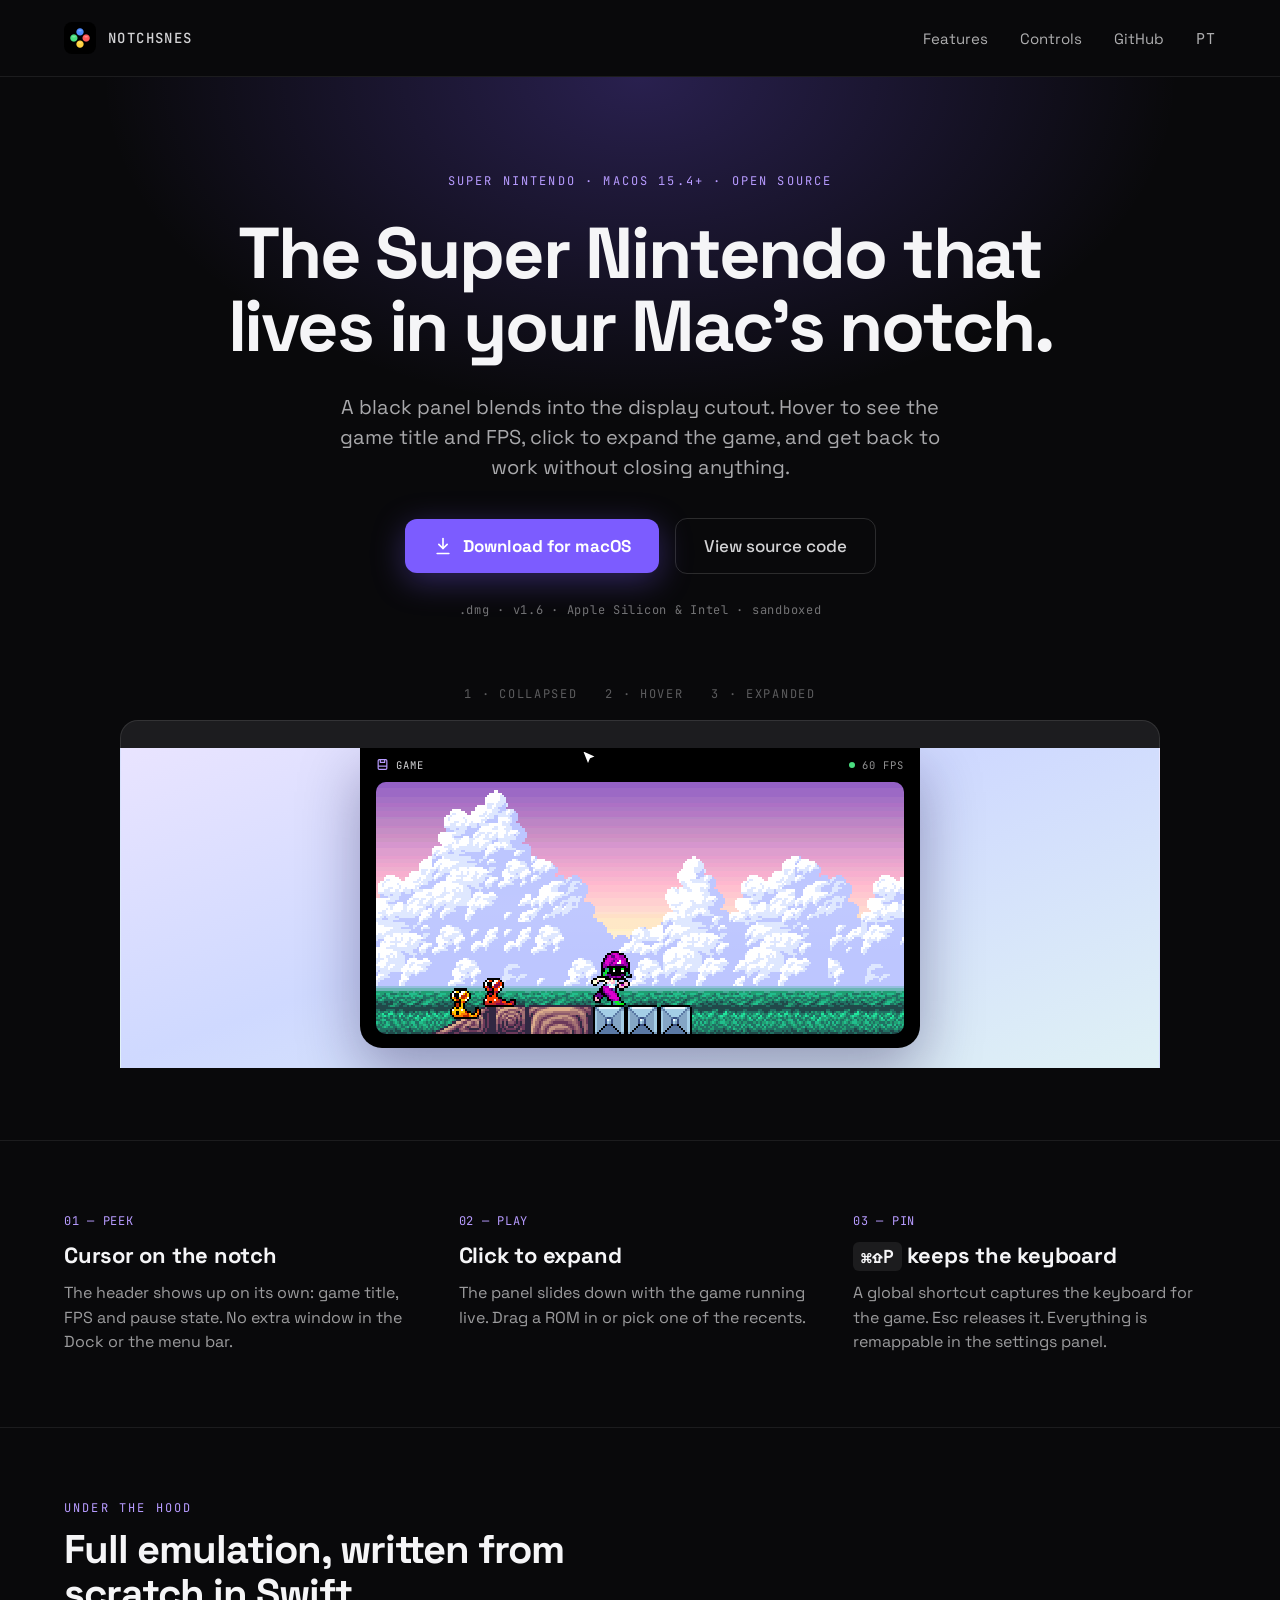
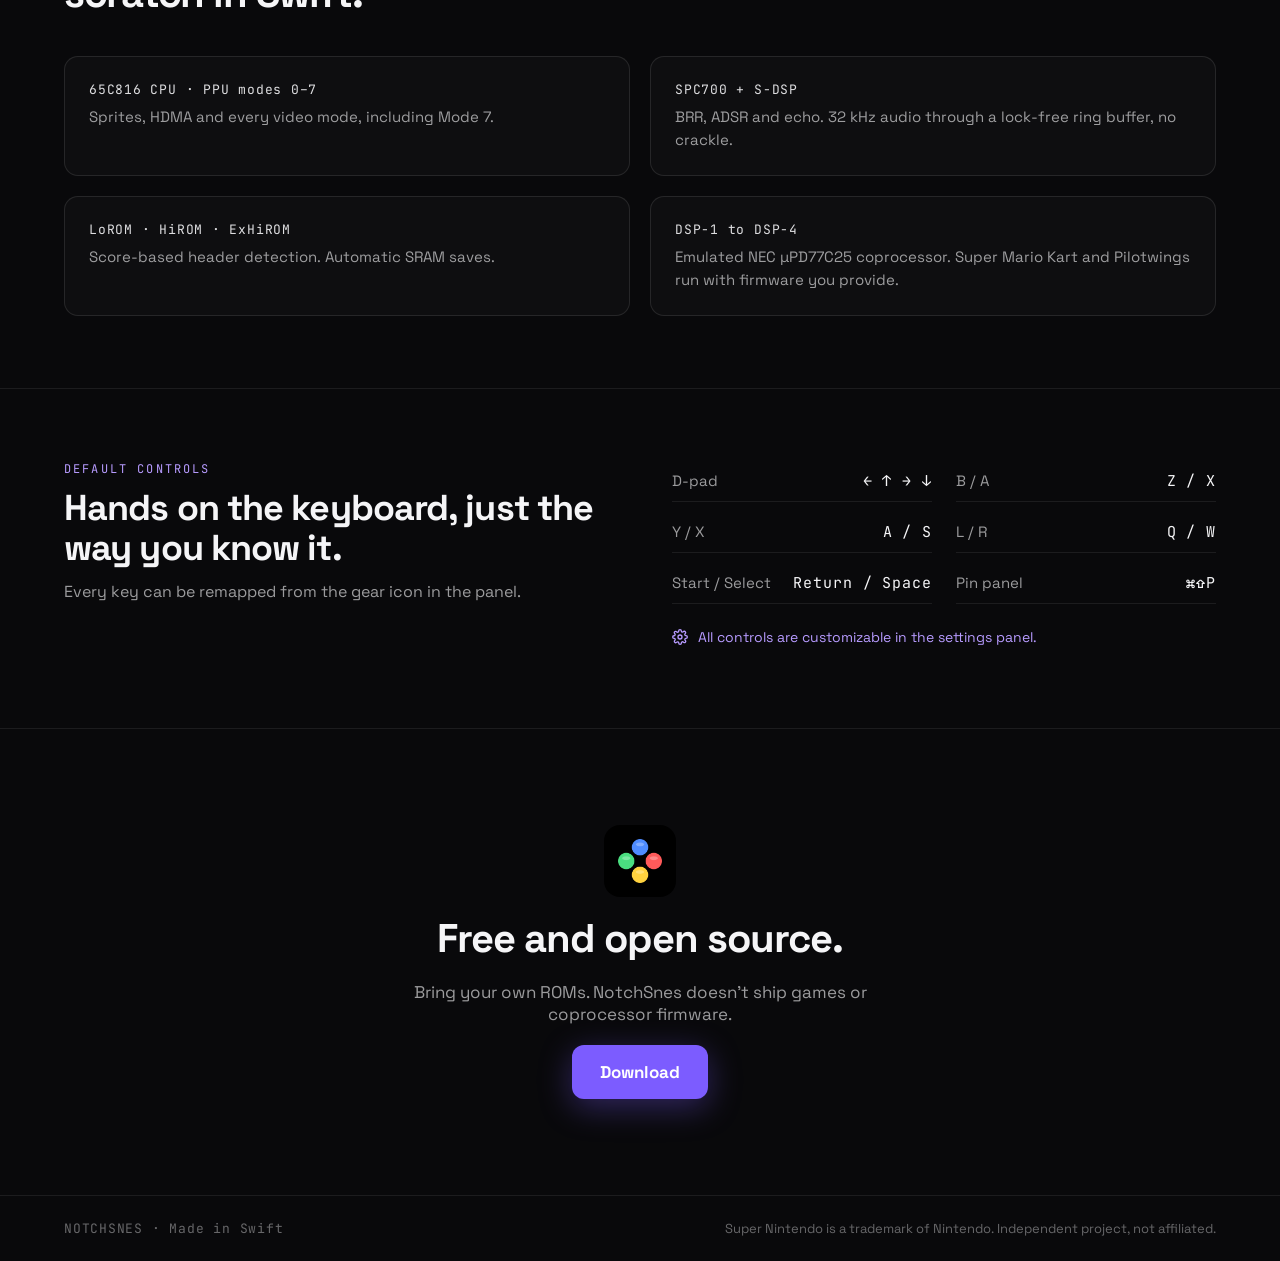
==== docs/en/index.html @ 4baeab1e "Site: versão em inglês em /en/ com seletor de idioma e hreflang CSS extraído para style.css comparti" ====
<!doctype html>
<html lang="en">
<head>
<meta charset="utf-8">
<meta name="viewport" content="width=device-width, initial-scale=1">
<title>NotchSnes — the Super Nintendo that lives in your Mac's notch</title>
<meta name="description" content="Super Nintendo emulator for macOS that lives in the MacBook notch. Free and open source.">
<meta property="og:title" content="NotchSnes">
<meta property="og:description" content="The Super Nintendo that lives in your Mac's notch.">
<meta property="og:image" content="https://aricarmo.github.io/SwiftSnes/icon.png">
<link rel="icon" href="../favicon.png">
<link rel="canonical" href="https://aricarmo.github.io/SwiftSnes/en/">
<link rel="alternate" hreflang="pt-BR" href="https://aricarmo.github.io/SwiftSnes/">
<link rel="alternate" hreflang="en" href="https://aricarmo.github.io/SwiftSnes/en/">
<link rel="alternate" hreflang="x-default" href="https://aricarmo.github.io/SwiftSnes/">
<link rel="preconnect" href="https://fonts.googleapis.com">
<link rel="stylesheet" href="https://fonts.googleapis.com/css2?family=Space+Grotesk:wght@500;700&family=JetBrains+Mono:wght@400;500&display=swap">
<link rel="stylesheet" href="../style.css">
</head>
<body>

<nav><div class="wrap">
  <a class="brand mono" href="#"><img src="../icon.png" alt="">NOTCHSNES</a>
  <ul>
    <li><a href="#features">Features</a></li>
    <li><a href="#controls">Controls</a></li>
    <li><a href="https://github.com/aricarmo/SwiftSnes">GitHub</a></li>
    <li><a href="../" lang="pt-BR" hreflang="pt-BR" class="mono">PT</a></li>
  </ul>
</div></nav>

<header class="hero"><div class="wrap">
  <span class="eyebrow mono">Super Nintendo · macOS 15.4+ · Open source</span>
  <h1>The Super Nintendo that lives in your Mac's notch.</h1>
  <p class="lead">A black panel blends into the display cutout. Hover to see the game title and FPS, click to expand the game, and get back to work without closing anything.</p>
  <div class="actions">
    <a class="btn btn-primary" href="https://github.com/aricarmo/SwiftSnes/releases/latest/download/NotchSnes.dmg">
      <svg width="20" height="20" viewBox="0 0 24 24" fill="none" stroke="currentColor" stroke-width="2" stroke-linecap="round" stroke-linejoin="round"><path d="M12 3v12"/><path d="m7 10 5 5 5-5"/><path d="M5 21h14"/></svg>
      Download for macOS
    </a>
    <a class="btn btn-ghost" href="https://github.com/aricarmo/SwiftSnes">View source code</a>
  </div>
  <span class="meta mono">.dmg · v1.6 · Apple Silicon &amp; Intel · sandboxed</span>

  <div class="demo" aria-hidden="true">
    <div class="tags mono"><span class="tag-a">1 · COLLAPSED</span><span class="tag-b">2 · HOVER</span><span class="tag-c">3 · EXPANDED</span></div>
    <div style="width:100%">
      <div class="lid"></div>
      <div class="screen">
        <div class="panel">
          <div class="head mono">
            <div><svg width="13" height="13" viewBox="0 0 24 24" fill="none" stroke="#b79bff" stroke-width="2.2" stroke-linejoin="round"><rect x="4" y="3" width="16" height="18" rx="2"/><path d="M8 3v5h8V3"/><path d="M4 15h16"/></svg><span style="color:rgba(245,245,247,.86)">GAME</span></div>
            <div><span class="dot"></span><span style="color:rgba(245,245,247,.6)">60 FPS</span></div>
          </div>
          <div class="game"><img src="../screenshot.png" alt=""><div class="scan"></div></div>
        </div>
        <svg class="cursor" width="18" height="22" viewBox="0 0 18 22" fill="none"><path d="M2 2l6 15 2.5-6 6-2.5L2 2z" fill="#fff" stroke="#000" stroke-width="1.5" stroke-linejoin="round"/></svg>
      </div>
    </div>
  </div>
</div></header>

<section><div class="wrap steps">
  <div><span class="eyebrow mono">01 — PEEK</span><h3>Cursor on the notch</h3><p>The header shows up on its own: game title, FPS and pause state. No extra window in the Dock or the menu bar.</p></div>
  <div><span class="eyebrow mono">02 — PLAY</span><h3>Click to expand</h3><p>The panel slides down with the game running live. Drag a ROM in or pick one of the recents.</p></div>
  <div><span class="eyebrow mono">03 — PIN</span><h3><kbd>⌘⇧P</kbd> keeps the keyboard</h3><p>A global shortcut captures the keyboard for the game. Esc releases it. Everything is remappable in the settings panel.</p></div>
</div></section>

<section class="features" id="features"><div class="wrap">
  <div class="intro"><span class="eyebrow mono">Under the hood</span><h2>Full emulation, written from scratch in Swift.</h2></div>
  <div class="cards">
    <div class="card"><span class="mono">65C816 CPU · PPU modes 0–7</span><p>Sprites, HDMA and every video mode, including Mode 7.</p></div>
    <div class="card"><span class="mono">SPC700 + S-DSP</span><p>BRR, ADSR and echo. 32 kHz audio through a lock-free ring buffer, no crackle.</p></div>
    <div class="card"><span class="mono">LoROM · HiROM · ExHiROM</span><p>Score-based header detection. Automatic SRAM saves.</p></div>
    <div class="card"><span class="mono">DSP-1 to DSP-4</span><p>Emulated NEC µPD77C25 coprocessor. Super Mario Kart and Pilotwings run with firmware you provide.</p></div>
  </div>
</div></section>

<section class="controls" id="controls"><div class="wrap">
  <div class="intro"><span class="eyebrow mono">Default controls</span><h2>Hands on the keyboard, just the way you know it.</h2><p class="muted">Every key can be remapped from the gear icon in the panel.</p></div>
  <div class="keys">
    <div><span>D-pad</span><span class="mono">← ↑ → ↓</span></div>
    <div><span>B / A</span><span class="mono">Z / X</span></div>
    <div><span>Y / X</span><span class="mono">A / S</span></div>
    <div><span>L / R</span><span class="mono">Q / W</span></div>
    <div><span>Start / Select</span><span class="mono">Return / Space</span></div>
    <div><span>Pin panel</span><span class="mono">⌘⇧P</span></div>
    <div class="note"><svg width="16" height="16" viewBox="0 0 24 24" fill="none" stroke="#b79bff" stroke-width="2" stroke-linecap="round" stroke-linejoin="round"><circle cx="12" cy="12" r="3"/><path d="M19.4 15a1.7 1.7 0 0 0 .3 1.8l.1.1a2 2 0 1 1-2.8 2.8l-.1-.1a1.7 1.7 0 0 0-1.8-.3 1.7 1.7 0 0 0-1 1.5V21a2 2 0 1 1-4 0v-.1a1.7 1.7 0 0 0-1.1-1.5 1.7 1.7 0 0 0-1.8.3l-.1.1a2 2 0 1 1-2.8-2.8l.1-.1a1.7 1.7 0 0 0 .3-1.8 1.7 1.7 0 0 0-1.5-1H3a2 2 0 1 1 0-4h.1a1.7 1.7 0 0 0 1.5-1.1 1.7 1.7 0 0 0-.3-1.8l-.1-.1a2 2 0 1 1 2.8-2.8l.1.1a1.7 1.7 0 0 0 1.8.3H9a1.7 1.7 0 0 0 1-1.5V3a2 2 0 1 1 4 0v.1a1.7 1.7 0 0 0 1 1.5 1.7 1.7 0 0 0 1.8-.3l.1-.1a2 2 0 1 1 2.8 2.8l-.1.1a1.7 1.7 0 0 0-.3 1.8V9a1.7 1.7 0 0 0 1.5 1H21a2 2 0 1 1 0 4h-.1a1.7 1.7 0 0 0-1.5 1z"/></svg><span>All controls are customizable in the settings panel.</span></div>
  </div>
</div></section>

<section class="cta"><div class="wrap">
  <img src="../icon.png" alt="">
  <h2>Free and open source.</h2>
  <p>Bring your own ROMs. NotchSnes doesn't ship games or coprocessor firmware.</p>
  <a class="btn btn-primary" href="https://github.com/aricarmo/SwiftSnes/releases/latest/download/NotchSnes.dmg">Download</a>
</div></section>

<footer><div class="wrap">
  <span class="mono">NOTCHSNES · Made in Swift</span>
  <span>Super Nintendo is a trademark of Nintendo. Independent project, not affiliated.</span>
</div></footer>

</body>
</html>
---- docs/style.css ----
:root { --bg:#09090b; --fg:#f5f5f7; --accent:#7c5cff; --accent-soft:#b79bff; --running:#4ade80; --line:rgba(255,255,255,0.08); --muted:rgba(245,245,247,0.62); }
  * { box-sizing:border-box; }
  body { margin:0; background:var(--bg); color:var(--fg); font-family:'Space Grotesk','Helvetica Neue',Arial,sans-serif; -webkit-font-smoothing:antialiased; }
  a { color:var(--accent-soft); text-decoration:none; } a:hover { color:#c9b5ff; }
  .mono { font-family:'JetBrains Mono','SF Mono',Menlo,monospace; letter-spacing:.06em; }
  .wrap { max-width:1312px; margin:0 auto; padding:0 64px; }
  h1,h2,h3 { margin:0; font-weight:700; }
  p { margin:0; }
  .eyebrow { font-size:12px; color:var(--accent-soft); letter-spacing:.18em; text-transform:uppercase; }
  .btn { display:inline-flex; align-items:center; justify-content:center; gap:10px; padding:16px 28px; border-radius:12px; font-size:17px; font-weight:700; min-height:52px; }
  .btn-primary { background:var(--accent); color:#fff; box-shadow:0 8px 32px rgba(124,92,255,.35); } .btn-primary:hover { color:#fff; background:#8b6fff; }
  .btn-ghost { color:rgba(245,245,247,.86); border:1px solid rgba(255,255,255,.14); font-weight:500; } .btn-ghost:hover { color:#fff; border-color:rgba(255,255,255,.3); }

  nav { border-bottom:1px solid var(--line); }
  nav .wrap { display:flex; align-items:center; justify-content:space-between; padding-top:22px; padding-bottom:22px; }
  .brand { display:flex; align-items:center; gap:12px; font-size:14px; font-weight:500; letter-spacing:.1em; color:rgba(245,245,247,.86); }
  .brand img { width:32px; height:32px; border-radius:8px; }
  nav ul { display:flex; gap:32px; list-style:none; margin:0; padding:0; }
  nav ul a { font-size:15px; color:rgba(245,245,247,.7); }

  .hero { position:relative; overflow:hidden; text-align:center; }
  .hero::before { content:""; position:absolute; inset:0; background:radial-gradient(ellipse 60% 45% at 50% 0%, rgba(124,92,255,.28), transparent 70%); pointer-events:none; }
  .hero .wrap { position:relative; display:flex; flex-direction:column; align-items:center; gap:28px; padding-top:96px; padding-bottom:72px; }
  .hero h1 { font-size:clamp(38px,6vw,72px); line-height:1.02; letter-spacing:-.03em; max-width:900px; text-wrap:balance; }
  .hero .lead { font-size:clamp(16px,2vw,20px); line-height:1.5; color:rgba(245,245,247,.68); max-width:620px; text-wrap:pretty; }
  .hero .actions { display:flex; align-items:center; gap:16px; margin-top:8px; flex-wrap:wrap; justify-content:center; }
  .hero .meta { font-size:12px; color:rgba(245,245,247,.45); }

  /* ---- Notch demo ---- */
  .demo { margin-top:40px; width:100%; max-width:1040px; display:flex; flex-direction:column; align-items:center; gap:18px; }
  .tags { display:flex; gap:28px; font-size:12px; letter-spacing:.14em; }
  .tags span { opacity:.35; }
  .lid { width:100%; height:28px; background:#1c1c1f; border:1px solid rgba(255,255,255,.1); border-bottom:none; border-radius:18px 18px 0 0; }
  .screen { width:100%; height:320px; background:linear-gradient(160deg, #e9e4ff 0%, #cfd9ff 45%, #dff1f5 100%); border-left:1px solid rgba(255,255,255,.1); border-right:1px solid rgba(255,255,255,.1); position:relative; overflow:hidden; }
  .panel { position:absolute; top:0; left:50%; transform:translateX(-50%); width:560px; height:300px; background:#000; border-radius:0 0 22px 22px; box-shadow:0 24px 60px rgba(20,10,60,.35); overflow:hidden; display:flex; flex-direction:column; align-items:center; padding:0 16px 14px; animation:notch-panel 9s cubic-bezier(.32,.72,0,1) infinite; }
  .panel .head { display:flex; align-items:center; justify-content:space-between; height:34px; flex:none; width:528px; animation:notch-header 9s ease-in-out infinite; }
  .panel .head > div { display:flex; align-items:center; gap:7px; font-size:10.5px; white-space:nowrap; }
  .panel .head .dot { width:6px; height:6px; border-radius:50%; background:var(--running); }
  .panel .game { flex:1; min-height:0; width:528px; border-radius:10px; background:linear-gradient(160deg,#2a1f5e 0%,#12102a 55%,#0a0a14 100%); position:relative; overflow:hidden; display:flex; align-items:center; justify-content:center; font-size:11px; color:rgba(245,245,247,.35); letter-spacing:.14em; animation:notch-screen 9s ease-in-out infinite; }
  .panel .game img { position:absolute; inset:0; width:100%; height:100%; object-fit:cover; image-rendering:pixelated; }
  .scan { position:absolute; left:0; right:0; height:40%; background:linear-gradient(to bottom,transparent,rgba(255,255,255,.05),transparent); animation:scan 4s linear infinite; pointer-events:none; }
  .cursor { position:absolute; top:0; left:50%; margin-left:-60px; animation:notch-cursor 9s cubic-bezier(.4,0,.2,1) infinite; }
  @keyframes notch-panel { 0%,25%{width:200px;height:34px} 30%,55%{width:560px;height:34px} 60%,92%{width:560px;height:300px} 100%{width:200px;height:34px} }
  @keyframes notch-header { 0%,27%{opacity:0} 33%,90%{opacity:1} 96%,100%{opacity:0} }
  @keyframes notch-screen { 0%,60%{opacity:0} 68%,90%{opacity:1} 93%,100%{opacity:0} }
  @keyframes notch-cursor { 0%,22%{transform:translate(180px,90px);opacity:1} 30%,55%{transform:translate(40px,14px);opacity:1} 57%{transform:translate(40px,14px) scale(.85)} 60%,88%{transform:translate(40px,14px) scale(1);opacity:1} 92%,100%{transform:translate(180px,90px);opacity:0} }
  @keyframes scan { from{transform:translateY(-100%)} to{transform:translateY(100%)} }
  @keyframes tag-a { 0%,25%{opacity:1} 30%,100%{opacity:.35} }
  @keyframes tag-b { 0%,27%{opacity:.35} 30%,55%{opacity:1} 60%,100%{opacity:.35} }
  @keyframes tag-c { 0%,57%{opacity:.35} 60%,92%{opacity:1} 96%,100%{opacity:.35} }
  .tag-a{animation:tag-a 9s infinite} .tag-b{animation:tag-b 9s infinite} .tag-c{animation:tag-c 9s infinite}
  @media (prefers-reduced-motion: reduce) { .panel,.panel .head,.panel .game,.cursor,.tags span,.scan { animation:none !important; opacity:1; } .cursor{display:none} }

  section { border-top:1px solid var(--line); }
  section .wrap { padding-top:72px; padding-bottom:72px; }
  .steps { display:grid; grid-template-columns:repeat(3,minmax(0,1fr)); gap:32px; }
  .steps > div { display:flex; flex-direction:column; gap:12px; }
  .steps h3 { font-size:22px; letter-spacing:-.01em; }
  .steps p, .muted { font-size:16px; line-height:1.55; color:var(--muted); }
  .steps .eyebrow { text-transform:none; letter-spacing:.06em; }
  kbd { font-family:'JetBrains Mono',Menlo,monospace; font-size:18px; background:rgba(255,255,255,.08); padding:3px 8px; border-radius:6px; }

  .features .wrap { display:flex; flex-direction:column; gap:40px; }
  .features h2, .cta h2 { font-size:clamp(28px,4vw,40px); letter-spacing:-.025em; line-height:1.1; }
  .features .intro { display:flex; flex-direction:column; gap:12px; max-width:640px; }
  .cards { display:grid; grid-template-columns:repeat(2,minmax(0,1fr)); gap:20px; }
  .card { display:flex; flex-direction:column; gap:8px; padding:24px; border:1px solid rgba(255,255,255,.1); border-radius:14px; background:rgba(255,255,255,.025); }
  .card .mono { font-size:13px; color:rgba(245,245,247,.9); }
  .card p { font-size:15px; line-height:1.5; color:var(--muted); }

  .controls .wrap { display:grid; grid-template-columns:repeat(2,minmax(0,1fr)); gap:64px; align-items:start; }
  .controls .intro { display:flex; flex-direction:column; gap:12px; }
  .controls h2 { font-size:clamp(26px,3.5vw,36px); letter-spacing:-.025em; line-height:1.1; }
  .keys { display:grid; grid-template-columns:repeat(2,minmax(0,1fr)); gap:10px 24px; font-size:15px; }
  .keys > div { display:flex; justify-content:space-between; padding:10px 0; border-bottom:1px solid var(--line); }
  .keys > div span:first-child { color:var(--muted); }
  .keys .note { grid-column:span 2; justify-content:flex-start; align-items:center; gap:10px; border:0; padding-top:14px; font-size:14px; }
  .keys .note span { color:var(--accent-soft) !important; }

  .cta .wrap { display:flex; flex-direction:column; align-items:center; gap:20px; padding-top:96px; padding-bottom:96px; text-align:center; }
  .cta img { width:72px; height:72px; border-radius:16px; }
  .cta p { font-size:17px; color:var(--muted); max-width:520px; }

  footer { border-top:1px solid var(--line); }
  footer .wrap { display:flex; align-items:center; justify-content:space-between; gap:16px; padding-top:24px; padding-bottom:24px; font-size:13px; color:rgba(245,245,247,.4); flex-wrap:wrap; }

  @media (max-width: 860px) {
    .wrap { padding:0 20px; }
    nav ul li:not(:last-child) { display:none; }
    .hero .wrap { padding-top:48px; padding-bottom:40px; gap:18px; }
    .hero .actions { flex-direction:column; width:100%; } .hero .actions .btn { width:100%; }
    .screen { height:190px; }
    .panel { padding:0 12px 10px; border-radius:0 0 14px 14px; animation-name:notch-panel-m; }
    .panel .head { height:24px; width:236px; font-size:9px; }
    .panel .game { width:236px; border-radius:7px; }
    .cursor { margin-left:-30px; animation-name:notch-cursor-m; }
    .tags { gap:16px; font-size:10px; }
    @keyframes notch-panel-m { 0%,25%{width:120px;height:24px} 30%,55%{width:260px;height:24px} 60%,92%{width:260px;height:170px} 100%{width:120px;height:24px} }
    @keyframes notch-cursor-m { 0%,22%{transform:translate(90px,60px);opacity:1} 30%,55%{transform:translate(20px,8px);opacity:1} 57%{transform:translate(20px,8px) scale(.85)} 60%,88%{transform:translate(20px,8px) scale(1);opacity:1} 92%,100%{transform:translate(90px,60px);opacity:0} }
    section .wrap { padding-top:40px; padding-bottom:40px; }
    .steps, .cards, .controls .wrap, .keys { grid-template-columns:1fr; gap:24px; }
    .keys { gap:0; } .keys .note { grid-column:auto; }
    .cta .wrap { padding-top:48px; padding-bottom:48px; }
    footer .wrap { flex-direction:column; align-items:flex-start; }
  }
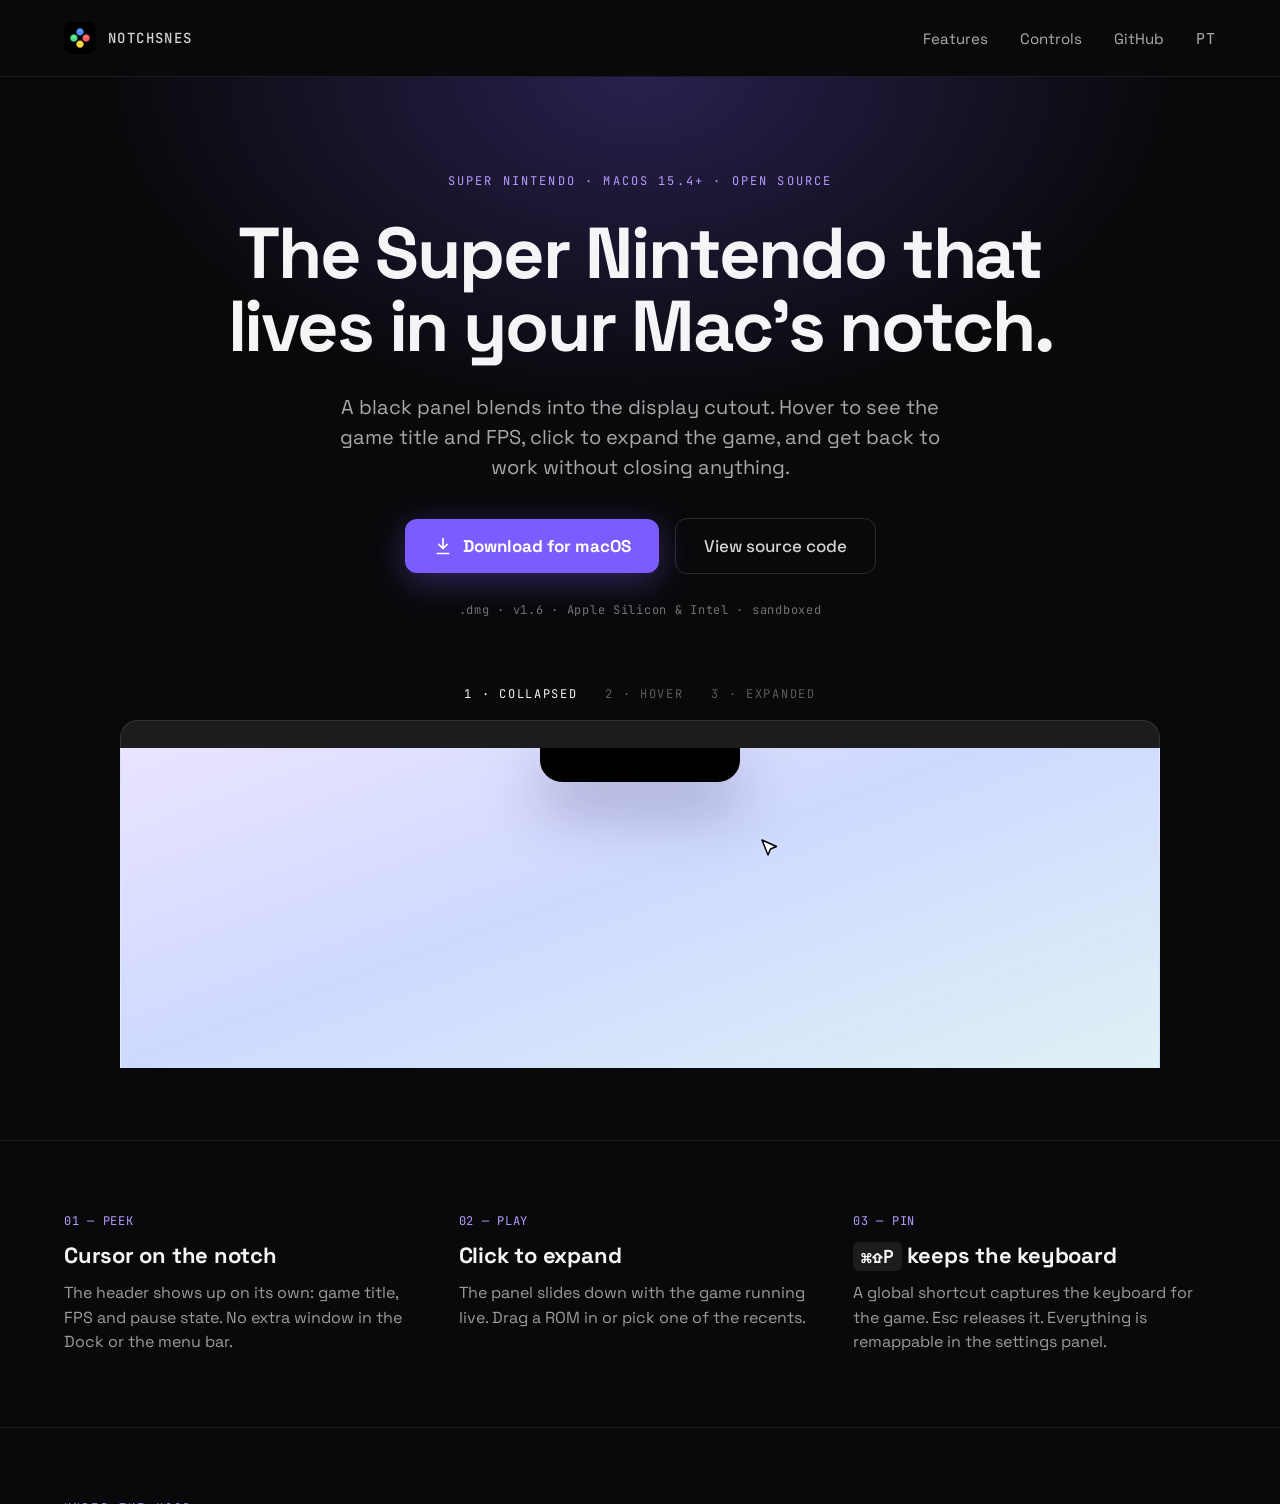
==== commit bdaa1e98: "Inglês como idioma padrão do README e do site README único em inglês; site com EN na raiz e PT em /p" ====
--- a/docs/en/index.html
+++ b/docs/en/index.html
@@ -2,104 +2,11 @@
 <html lang="en">
 <head>
 <meta charset="utf-8">
-<meta name="viewport" content="width=device-width, initial-scale=1">
-<title>NotchSnes — the Super Nintendo that lives in your Mac's notch</title>
-<meta name="description" content="Super Nintendo emulator for macOS that lives in the MacBook notch. Free and open source.">
-<meta property="og:title" content="NotchSnes">
-<meta property="og:description" content="The Super Nintendo that lives in your Mac's notch.">
-<meta property="og:image" content="https://aricarmo.github.io/SwiftSnes/icon.png">
-<link rel="icon" href="../favicon.png">
-<link rel="canonical" href="https://aricarmo.github.io/SwiftSnes/en/">
-<link rel="alternate" hreflang="pt-BR" href="https://aricarmo.github.io/SwiftSnes/">
-<link rel="alternate" hreflang="en" href="https://aricarmo.github.io/SwiftSnes/en/">
-<link rel="alternate" hreflang="x-default" href="https://aricarmo.github.io/SwiftSnes/">
-<link rel="preconnect" href="https://fonts.googleapis.com">
-<link rel="stylesheet" href="https://fonts.googleapis.com/css2?family=Space+Grotesk:wght@500;700&family=JetBrains+Mono:wght@400;500&display=swap">
-<link rel="stylesheet" href="../style.css">
+<meta http-equiv="refresh" content="0; url=../">
+<link rel="canonical" href="https://aricarmo.github.io/SwiftSnes/">
+<title>NotchSnes</title>
 </head>
 <body>
-
-<nav><div class="wrap">
-  <a class="brand mono" href="#"><img src="../icon.png" alt="">NOTCHSNES</a>
-  <ul>
-    <li><a href="#features">Features</a></li>
-    <li><a href="#controls">Controls</a></li>
-    <li><a href="https://github.com/aricarmo/SwiftSnes">GitHub</a></li>
-    <li><a href="../" lang="pt-BR" hreflang="pt-BR" class="mono">PT</a></li>
-  </ul>
-</div></nav>
-
-<header class="hero"><div class="wrap">
-  <span class="eyebrow mono">Super Nintendo · macOS 15.4+ · Open source</span>
-  <h1>The Super Nintendo that lives in your Mac's notch.</h1>
-  <p class="lead">A black panel blends into the display cutout. Hover to see the game title and FPS, click to expand the game, and get back to work without closing anything.</p>
-  <div class="actions">
-    <a class="btn btn-primary" href="https://github.com/aricarmo/SwiftSnes/releases/latest/download/NotchSnes.dmg">
-      <svg width="20" height="20" viewBox="0 0 24 24" fill="none" stroke="currentColor" stroke-width="2" stroke-linecap="round" stroke-linejoin="round"><path d="M12 3v12"/><path d="m7 10 5 5 5-5"/><path d="M5 21h14"/></svg>
-      Download for macOS
-    </a>
-    <a class="btn btn-ghost" href="https://github.com/aricarmo/SwiftSnes">View source code</a>
-  </div>
-  <span class="meta mono">.dmg · v1.6 · Apple Silicon &amp; Intel · sandboxed</span>
-
-  <div class="demo" aria-hidden="true">
-    <div class="tags mono"><span class="tag-a">1 · COLLAPSED</span><span class="tag-b">2 · HOVER</span><span class="tag-c">3 · EXPANDED</span></div>
-    <div style="width:100%">
-      <div class="lid"></div>
-      <div class="screen">
-        <div class="panel">
-          <div class="head mono">
-            <div><svg width="13" height="13" viewBox="0 0 24 24" fill="none" stroke="#b79bff" stroke-width="2.2" stroke-linejoin="round"><rect x="4" y="3" width="16" height="18" rx="2"/><path d="M8 3v5h8V3"/><path d="M4 15h16"/></svg><span style="color:rgba(245,245,247,.86)">GAME</span></div>
-            <div><span class="dot"></span><span style="color:rgba(245,245,247,.6)">60 FPS</span></div>
-          </div>
-          <div class="game"><img src="../screenshot.png" alt=""><div class="scan"></div></div>
-        </div>
-        <svg class="cursor" width="18" height="22" viewBox="0 0 18 22" fill="none"><path d="M2 2l6 15 2.5-6 6-2.5L2 2z" fill="#fff" stroke="#000" stroke-width="1.5" stroke-linejoin="round"/></svg>
-      </div>
-    </div>
-  </div>
-</div></header>
-
-<section><div class="wrap steps">
-  <div><span class="eyebrow mono">01 — PEEK</span><h3>Cursor on the notch</h3><p>The header shows up on its own: game title, FPS and pause state. No extra window in the Dock or the menu bar.</p></div>
-  <div><span class="eyebrow mono">02 — PLAY</span><h3>Click to expand</h3><p>The panel slides down with the game running live. Drag a ROM in or pick one of the recents.</p></div>
-  <div><span class="eyebrow mono">03 — PIN</span><h3><kbd>⌘⇧P</kbd> keeps the keyboard</h3><p>A global shortcut captures the keyboard for the game. Esc releases it. Everything is remappable in the settings panel.</p></div>
-</div></section>
-
-<section class="features" id="features"><div class="wrap">
-  <div class="intro"><span class="eyebrow mono">Under the hood</span><h2>Full emulation, written from scratch in Swift.</h2></div>
-  <div class="cards">
-    <div class="card"><span class="mono">65C816 CPU · PPU modes 0–7</span><p>Sprites, HDMA and every video mode, including Mode 7.</p></div>
-    <div class="card"><span class="mono">SPC700 + S-DSP</span><p>BRR, ADSR and echo. 32 kHz audio through a lock-free ring buffer, no crackle.</p></div>
-    <div class="card"><span class="mono">LoROM · HiROM · ExHiROM</span><p>Score-based header detection. Automatic SRAM saves.</p></div>
-    <div class="card"><span class="mono">DSP-1 to DSP-4</span><p>Emulated NEC µPD77C25 coprocessor. Super Mario Kart and Pilotwings run with firmware you provide.</p></div>
-  </div>
-</div></section>
-
-<section class="controls" id="controls"><div class="wrap">
-  <div class="intro"><span class="eyebrow mono">Default controls</span><h2>Hands on the keyboard, just the way you know it.</h2><p class="muted">Every key can be remapped from the gear icon in the panel.</p></div>
-  <div class="keys">
-    <div><span>D-pad</span><span class="mono">← ↑ → ↓</span></div>
-    <div><span>B / A</span><span class="mono">Z / X</span></div>
-    <div><span>Y / X</span><span class="mono">A / S</span></div>
-    <div><span>L / R</span><span class="mono">Q / W</span></div>
-    <div><span>Start / Select</span><span class="mono">Return / Space</span></div>
-    <div><span>Pin panel</span><span class="mono">⌘⇧P</span></div>
-    <div class="note"><svg width="16" height="16" viewBox="0 0 24 24" fill="none" stroke="#b79bff" stroke-width="2" stroke-linecap="round" stroke-linejoin="round"><circle cx="12" cy="12" r="3"/><path d="M19.4 15a1.7 1.7 0 0 0 .3 1.8l.1.1a2 2 0 1 1-2.8 2.8l-.1-.1a1.7 1.7 0 0 0-1.8-.3 1.7 1.7 0 0 0-1 1.5V21a2 2 0 1 1-4 0v-.1a1.7 1.7 0 0 0-1.1-1.5 1.7 1.7 0 0 0-1.8.3l-.1.1a2 2 0 1 1-2.8-2.8l.1-.1a1.7 1.7 0 0 0 .3-1.8 1.7 1.7 0 0 0-1.5-1H3a2 2 0 1 1 0-4h.1a1.7 1.7 0 0 0 1.5-1.1 1.7 1.7 0 0 0-.3-1.8l-.1-.1a2 2 0 1 1 2.8-2.8l.1.1a1.7 1.7 0 0 0 1.8.3H9a1.7 1.7 0 0 0 1-1.5V3a2 2 0 1 1 4 0v.1a1.7 1.7 0 0 0 1 1.5 1.7 1.7 0 0 0 1.8-.3l.1-.1a2 2 0 1 1 2.8 2.8l-.1.1a1.7 1.7 0 0 0-.3 1.8V9a1.7 1.7 0 0 0 1.5 1H21a2 2 0 1 1 0 4h-.1a1.7 1.7 0 0 0-1.5 1z"/></svg><span>All controls are customizable in the settings panel.</span></div>
-  </div>
-</div></section>
-
-<section class="cta"><div class="wrap">
-  <img src="../icon.png" alt="">
-  <h2>Free and open source.</h2>
-  <p>Bring your own ROMs. NotchSnes doesn't ship games or coprocessor firmware.</p>
-  <a class="btn btn-primary" href="https://github.com/aricarmo/SwiftSnes/releases/latest/download/NotchSnes.dmg">Download</a>
-</div></section>
-
-<footer><div class="wrap">
-  <span class="mono">NOTCHSNES · Made in Swift</span>
-  <span>Super Nintendo is a trademark of Nintendo. Independent project, not affiliated.</span>
-</div></footer>
-
+<p><a href="../">NotchSnes moved here.</a></p>
 </body>
 </html>
